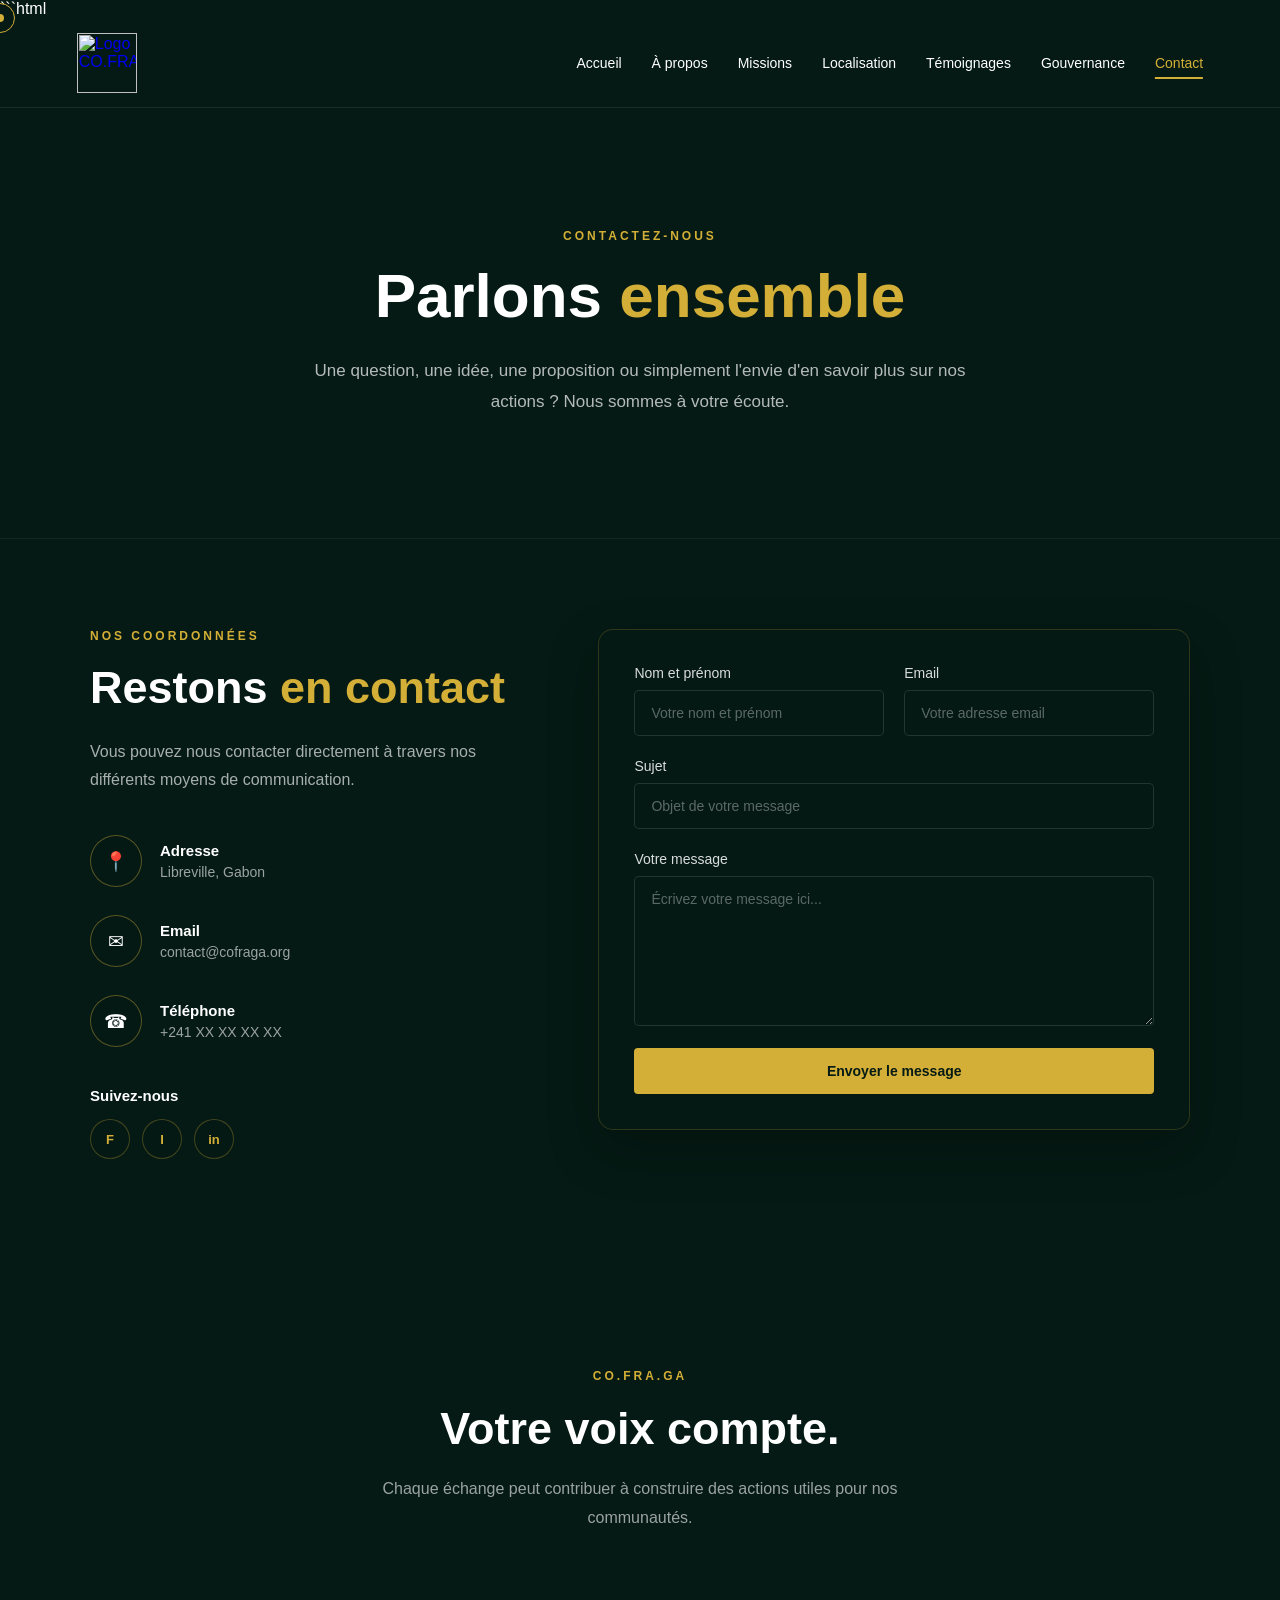
==== contact.html @ a611a6b6 "Add files via upload" ====
```html
<!DOCTYPE html>
<html lang="fr">

<head>
    <meta charset="UTF-8">
    <meta name="viewport" content="width=device-width, initial-scale=1.0">
    <title>Contact | CO.FRA.GA</title>
    <link rel="stylesheet" href="contact.css">
</head>

<body>

    <!-- Curseur -->
    <div class="cursor"></div>
    <div class="cursor-follower"></div>


    <!-- Navigation -->
    <header class="navbar">

        <a href="acceuil.html" class="logo">
            <img src="assets/images/logo cofraga.png" alt="Logo CO.FRA.GA">
        </a>

        <nav class="navigation">

            <a href="acceuil.html">Accueil</a>
            <a href="apropos.html">À propos</a>
            <a href="missions.html">Missions</a>
            <a href="localisation.html">Localisation</a>
            <a href="temoignage.html">Témoignages</a>
            <a href="gouvernance.html">Gouvernance</a>
            <a href="contact.html" class="active">Contact</a>

        </nav>

    </header>


    <!-- Contenu principal -->
    <main>

        <!-- Introduction -->
        <section class="contact-intro">

            <div class="intro-content">

                <span class="label">CONTACTEZ-NOUS</span>

                <h1>
                    Parlons
                    <span>ensemble</span>
                </h1>

                <p>
                    Une question, une idée, une proposition ou simplement
                    l'envie d'en savoir plus sur nos actions ?
                    Nous sommes à votre écoute.
                </p>

            </div>

        </section>


        <!-- Section contact -->
        <section class="contact-section">

            <div class="contact-container">


                <!-- Informations -->
                <div class="contact-info">

                    <span class="label">NOS COORDONNÉES</span>

                    <h2>
                        Restons
                        <span>en contact</span>
                    </h2>

                    <p class="contact-description">
                        Vous pouvez nous contacter directement à travers
                        nos différents moyens de communication.
                    </p>


                    <!-- Adresse -->
                    <div class="contact-item">

                        <div class="contact-icon">
                            📍
                        </div>

                        <div>
                            <h3>Adresse</h3>
                            <p>Libreville, Gabon</p>
                        </div>

                    </div>


                    <!-- Email -->
                    <div class="contact-item">

                        <div class="contact-icon">
                            ✉
                        </div>

                        <div>
                            <h3>Email</h3>
                            <p>contact@cofraga.org</p>
                        </div>

                    </div>


                    <!-- Téléphone -->
                    <div class="contact-item">

                        <div class="contact-icon">
                            ☎
                        </div>

                        <div>
                            <h3>Téléphone</h3>
                            <p>+241 XX XX XX XX</p>
                        </div>

                    </div>


                    <!-- Réseaux sociaux -->
                    <div class="socials">

                        <h3>Suivez-nous</h3>

                        <div class="social-links">

                            <a href="#" aria-label="Facebook">
                                F
                            </a>

                            <a href="#" aria-label="Instagram">
                                I
                            </a>

                            <a href="#" aria-label="LinkedIn">
                                in
                            </a>

                        </div>

                    </div>

                </div>


                <!-- Formulaire -->
                <div class="contact-form-container">

                    <form class="contact-form">

                        <div class="form-row">

                            <div class="form-group">

                                <label for="nom">
                                    Nom et prénom
                                </label>

                                <input
                                    type="text"
                                    id="nom"
                                    name="nom"
                                    placeholder="Votre nom et prénom"
                                    required
                                >

                            </div>


                            <div class="form-group">

                                <label for="email">
                                    Email
                                </label>

                                <input
                                    type="email"
                                    id="email"
                                    name="email"
                                    placeholder="Votre adresse email"
                                    required
                                >

                            </div>

                        </div>


                        <div class="form-group">

                            <label for="sujet">
                                Sujet
                            </label>

                            <input
                                type="text"
                                id="sujet"
                                name="sujet"
                                placeholder="Objet de votre message"
                                required
                            >

                        </div>


                        <div class="form-group">

                            <label for="message">
                                Votre message
                            </label>

                            <textarea
                                id="message"
                                name="message"
                                rows="7"
                                placeholder="Écrivez votre message ici..."
                                required
                            ></textarea>

                        </div>


                        <button type="submit">
                            Envoyer le message
                        </button>

                    </form>

                </div>

            </div>

        </section>


        <!-- Message final -->
        <section class="contact-bottom">

            <span class="label">CO.FRA.GA</span>

            <h2>
                Votre voix compte.
            </h2>

            <p>
                Chaque échange peut contribuer à construire
                des actions utiles pour nos communautés.
            </p>

        </section>

    </main>


    <!-- Curseur -->
    <script>

        const cursor = document.querySelector(".cursor");
        const follower = document.querySelector(".cursor-follower");

        document.addEventListener("mousemove", function(event) {

            cursor.style.left = event.clientX + "px";
            cursor.style.top = event.clientY + "px";

            follower.style.left = event.clientX + "px";
            follower.style.top = event.clientY + "px";

        });

    </script>

    
    <script src="script.js"></script>

</body>

</html>
---- contact.css ----
* {
    margin: 0;
    padding: 0;
    box-sizing: border-box;
}

html {
    width: 100%;
    min-height: 100%;
}

body {
    width: 100%;
    min-height: 100vh;

    font-family: Arial, Helvetica, sans-serif;

    color: white;

    background:
        linear-gradient(
            135deg,
            rgba(5, 26, 20, .85),
            rgba(5, 26, 20, .25),
            rgba(5, 26, 20, .65)
        );

    background-color: #051a14;

    overflow-x: hidden;
}


/* =========================
   CURSEUR
========================= */

.cursor {
    position: fixed;

    width: 8px;
    height: 8px;

    background: #d4af37;

    border-radius: 50%;

    pointer-events: none;

    transform: translate(-50%, -50%);

    z-index: 9999;
}

.cursor-follower {
    position: fixed;

    width: 30px;
    height: 30px;

    border: 1px solid #d4af37;

    border-radius: 50%;

    pointer-events: none;

    transform: translate(-50%, -50%);

    z-index: 9998;
}


/* =========================
   NAVIGATION
========================= */

.navbar {
    width: 100%;
    height: 90px;

    display: flex;
    align-items: center;
    justify-content: space-between;

    padding: 0 6%;

    background: rgba(5, 26, 20, .85);

    border-bottom: 1px solid rgba(255, 255, 255, .08);
}

.logo {
    display: flex;
    align-items: center;

    text-decoration: none;
}

.logo img {
    width: 60px;
    height: auto;

    display: block;
}

.navigation {
    display: flex;
    align-items: center;

    gap: 30px;
}

.navigation a {
    position: relative;

    color: white;

    text-decoration: none;

    font-size: 14px;

    padding: 8px 0;

    transition: .3s ease;
}

.navigation a:hover {
    color: #d4af37;
}

.navigation a.active {
    color: #d4af37;
}

.navigation a::after {
    content: "";

    position: absolute;

    left: 50%;
    bottom: 0;

    width: 0;
    height: 2px;

    background: #d4af37;

    transform: translateX(-50%);

    transition: .3s ease;
}

.navigation a:hover::after,
.navigation a.active::after {
    width: 100%;
}


/* =========================
   INTRODUCTION
========================= */

.contact-intro {
    width: 100%;

    min-height: 430px;

    display: flex;
    align-items: center;
    justify-content: center;

    padding: 80px 6%;

    text-align: center;
}

.intro-content {
    max-width: 800px;
}

.label {
    display: block;

    color: #d4af37;

    font-size: 12px;

    font-weight: bold;

    letter-spacing: 3px;

    margin-bottom: 20px;
}

.intro-content h1 {
    font-size: 62px;

    line-height: 1.05;

    margin-bottom: 28px;
}

.intro-content h1 span {
    color: #d4af37;
}

.intro-content p {
    max-width: 680px;

    margin: 0 auto;

    color: rgba(255, 255, 255, .70);

    font-size: 17px;

    line-height: 1.8;
}


/* =========================
   SECTION CONTACT
========================= */

.contact-section {
    width: 100%;

    padding: 90px 6% 110px;

    background: rgba(5, 26, 20, .25);

    border-top: 1px solid rgba(255, 255, 255, .06);
}

.contact-container {
    width: 100%;

    max-width: 1100px;

    margin: 0 auto;

    display: flex;

    align-items: flex-start;

    justify-content: space-between;

    gap: 80px;
}


/* =========================
   INFORMATIONS
========================= */

.contact-info {
    width: 42%;
}

.contact-info h2 {
    font-size: 45px;

    line-height: 1.1;

    margin-bottom: 25px;
}

.contact-info h2 span {
    color: #d4af37;
}

.contact-description {
    color: rgba(255, 255, 255, .65);

    font-size: 16px;

    line-height: 1.8;

    margin-bottom: 40px;
}


/* =========================
   ITEMS CONTACT
========================= */

.contact-item {
    display: flex;

    align-items: center;

    gap: 18px;

    margin-bottom: 28px;
}

.contact-icon {
    width: 52px;
    height: 52px;

    display: flex;
    align-items: center;
    justify-content: center;

    flex-shrink: 0;

    background: rgba(5, 26, 20, .65);

    border: 1px solid rgba(212, 175, 55, .40);

    border-radius: 50%;

    font-size: 19px;
}

.contact-item h3 {
    font-size: 15px;

    margin-bottom: 5px;
}

.contact-item p {
    color: rgba(255, 255, 255, .60);

    font-size: 14px;
}


/* =========================
   RESEAUX SOCIAUX
========================= */

.socials {
    margin-top: 40px;
}

.socials h3 {
    font-size: 15px;

    margin-bottom: 15px;
}

.social-links {
    display: flex;

    gap: 12px;
}

.social-links a {
    width: 40px;
    height: 40px;

    display: flex;
    align-items: center;
    justify-content: center;

    color: #d4af37;

    text-decoration: none;

    background: rgba(5, 26, 20, .65);

    border: 1px solid rgba(212, 175, 55, .30);

    border-radius: 50%;

    font-size: 13px;

    font-weight: bold;

    transition: .3s ease;
}

.social-links a:hover {
    color: #051a14;

    background: #d4af37;

    transform: translateY(-4px);
}


/* =========================
   FORMULAIRE
========================= */

.contact-form-container {
    width: 58%;
}

.contact-form {
    width: 100%;

    padding: 35px;

    background: rgba(5, 26, 20, .65);

    border: 1px solid rgba(212, 175, 55, .20);

    border-radius: 15px;

    box-shadow:
        0 20px 50px rgba(0, 0, 0, .25);
}

.form-row {
    display: flex;

    gap: 20px;
}

.form-row .form-group {
    width: 50%;
}

.form-group {
    margin-bottom: 22px;
}

.form-group label {
    display: block;

    margin-bottom: 9px;

    color: rgba(255, 255, 255, .85);

    font-size: 14px;
}

.form-group input,
.form-group textarea {
    width: 100%;

    padding: 14px 16px;

    background: rgba(5, 26, 20, .85);

    border: 1px solid rgba(255, 255, 255, .12);

    border-radius: 5px;

    outline: none;

    color: white;

    font-family: Arial, Helvetica, sans-serif;

    font-size: 14px;

    transition: .3s ease;
}

.form-group textarea {
    resize: vertical;

    min-height: 150px;
}

.form-group input::placeholder,
.form-group textarea::placeholder {
    color: rgba(255, 255, 255, .35);
}

.form-group input:focus,
.form-group textarea:focus {
    border-color: #d4af37;

    box-shadow:
        0 0 0 2px rgba(212, 175, 55, .08);
}

.contact-form button {
    width: 100%;

    padding: 15px 25px;

    border: none;

    border-radius: 4px;

    background: #d4af37;

    color: #051a14;

    font-size: 14px;

    font-weight: bold;

    cursor: pointer;

    transition: .3s ease;
}

.contact-form button:hover {
    background: white;

    transform: translateY(-3px);
}


/* =========================
   BAS DE PAGE
========================= */

.contact-bottom {
    width: 100%;

    padding: 100px 6%;

    text-align: center;
}

.contact-bottom h2 {
    font-size: 45px;

    margin-bottom: 20px;
}

.contact-bottom p {
    max-width: 600px;

    margin: 0 auto;

    color: rgba(255, 255, 255, .60);

    font-size: 16px;

    line-height: 1.8;
}


/* =========================
   TABLETTE
========================= */

@media (max-width: 950px) {

    .navbar {
        padding: 0 5%;
    }

    .navigation {
        gap: 18px;
    }

    .navigation a {
        font-size: 13px;
    }

    .contact-intro {
        padding: 70px 5%;
    }

    .intro-content h1 {
        font-size: 52px;
    }

    .contact-section {
        padding: 70px 5% 90px;
    }

    .contact-container {
        flex-direction: column;

        gap: 50px;

        max-width: 700px;
    }

    .contact-info,
    .contact-form-container {
        width: 100%;
    }

    .contact-info {
        text-align: center;
    }

    .contact-item {
        justify-content: center;
    }

    .social-links {
        justify-content: center;
    }
}


/* =========================
   MOBILE
========================= */

@media (max-width: 700px) {

    .navbar {
        height: auto;

        padding: 20px 5%;

        flex-direction: column;

        gap: 20px;
    }

    .logo img {
        width: 55px;
    }

    .navigation {
        width: 100%;

        justify-content: center;

        flex-wrap: wrap;

        gap: 12px 18px;
    }

    .navigation a {
        font-size: 11px;
    }

    .contact-intro {
        min-height: 380px;

        padding: 60px 5%;
    }

    .intro-content h1 {
        font-size: 40px;
    }

    .intro-content p {
        font-size: 15px;
    }

    .contact-section {
        padding: 60px 5% 70px;
    }

    .contact-info h2 {
        font-size: 38px;
    }

    .contact-form {
        padding: 25px;
    }

    .form-row {
        flex-direction: column;

        gap: 0;
    }

    .form-row .form-group {
        width: 100%;
    }

    .contact-bottom {
        padding: 70px 5%;
    }

    .contact-bottom h2 {
        font-size: 36px;
    }

    .cursor,
    .cursor-follower {
        display: none;
    }
}


/* =========================
   PETITS ECRANS
========================= */

@media (max-width: 450px) {

    .navigation {
        gap: 10px 14px;
    }

    .navigation a {
        font-size: 10px;
    }

    .intro-content h1 {
        font-size: 35px;
    }

    .contact-info h2 {
        font-size: 33px;
    }

    .contact-bottom h2 {
        font-size: 32px;
    }
}
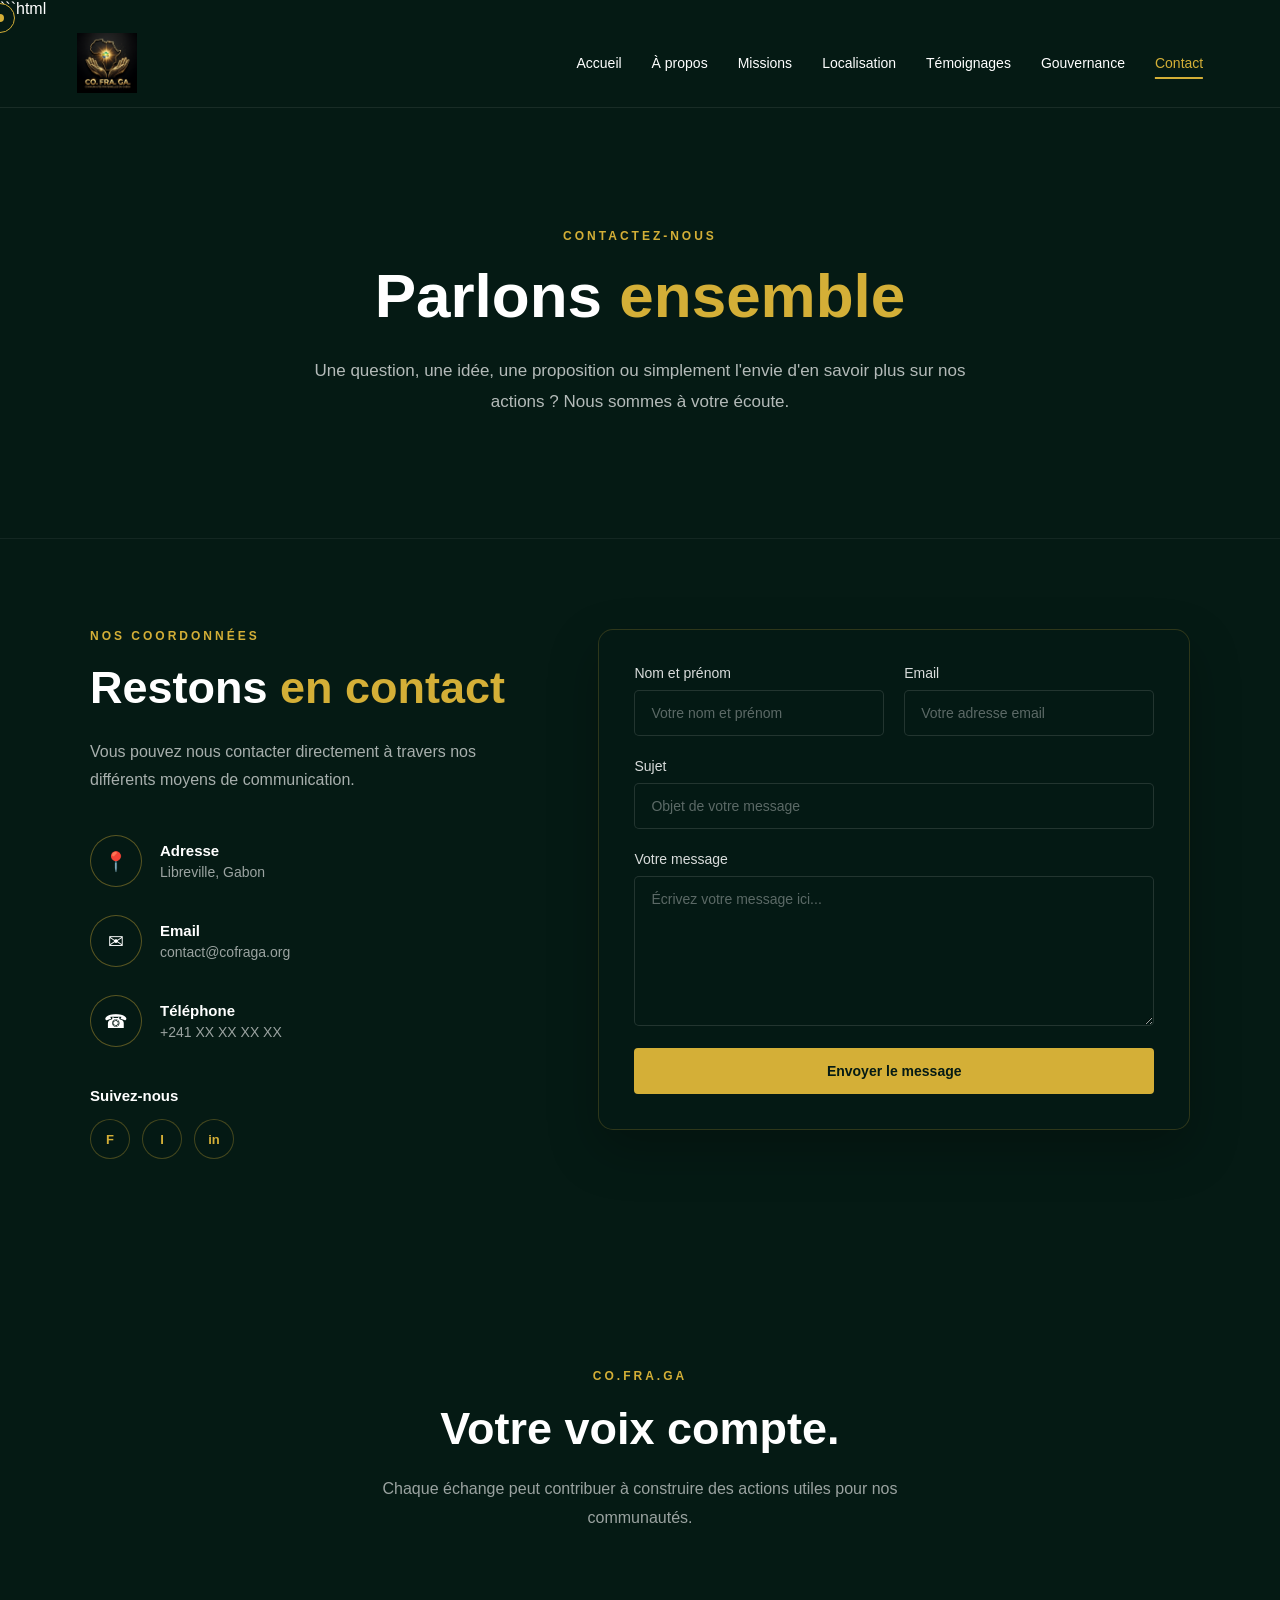
==== commit 2ada78fb: "Add files via upload" ====
--- a/contact.html
+++ b/contact.html
@@ -25,7 +25,7 @@
 
         <nav class="navigation">
 
-            <a href="acceuil.html">Accueil</a>
+            <a href="index.html">Accueil</a>
             <a href="apropos.html">À propos</a>
             <a href="missions.html">Missions</a>
             <a href="localisation.html">Localisation</a>
